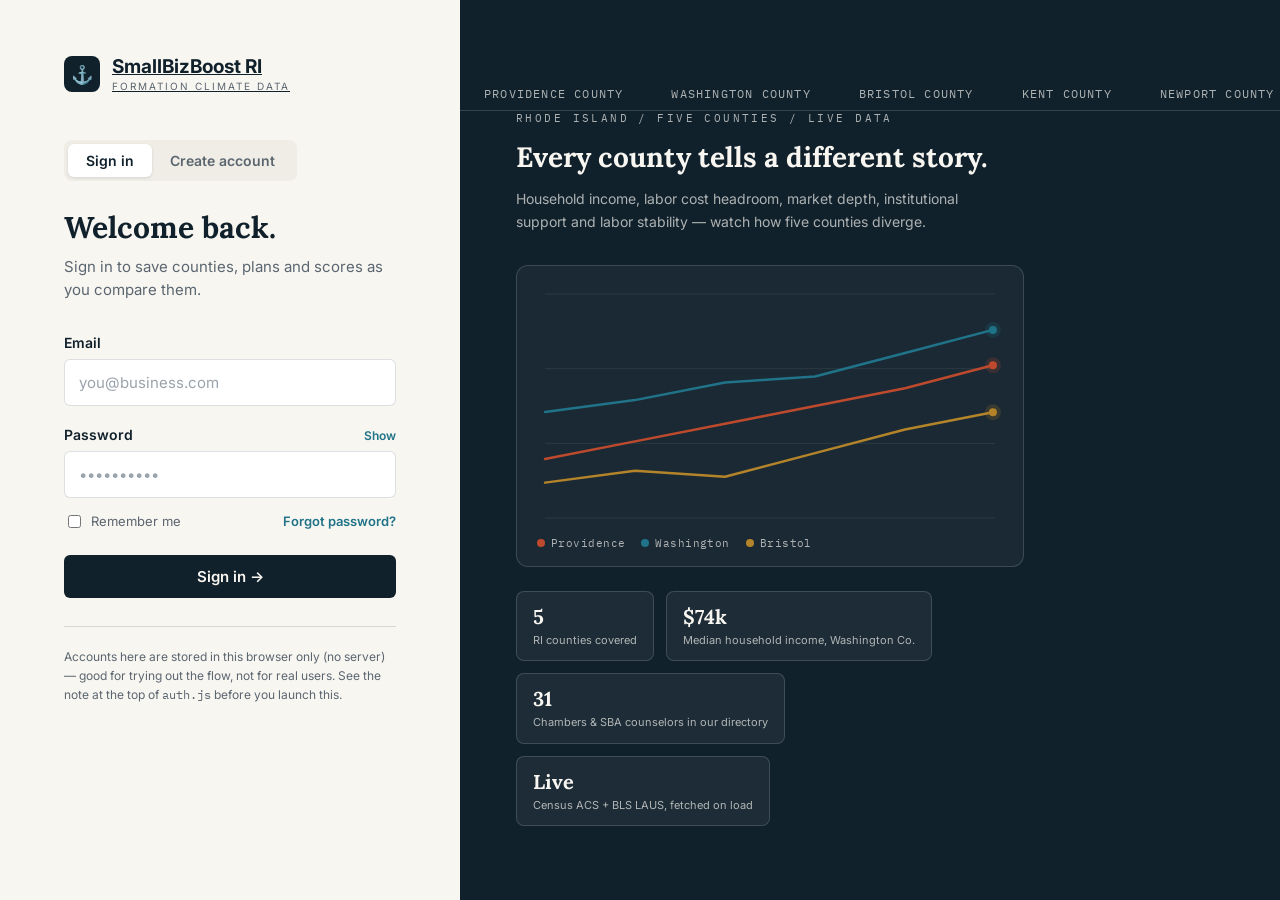
==== login.html @ f81b5633 "Add files via upload" ====
<!doctype html>
<html lang="en">
<head>
<meta charset="UTF-8" />
<meta name="viewport" content="width=device-width, initial-scale=1.0" />
<title>Sign in — SmallBizBoost RI</title>
<meta name="description" content="Sign in to SmallBizBoost RI, the county-by-county formation climate estimator for Rhode Island." />
<link rel="preconnect" href="https://fonts.googleapis.com">
<link href="https://fonts.googleapis.com/css2?family=Lora:wght@600;700;800&family=Inter:wght@400;500;600;700&family=IBM+Plex+Mono:wght@400;500&display=swap" rel="stylesheet">
<link rel="stylesheet" href="style.css" />
<link rel="stylesheet" href="login.css" />
</head>
<body class="login-body">

<div class="login-shell">

  <!-- ============================ FORM SIDE ============================ -->
  <div class="login-panel">
    <a href="index.html" class="logo-btn" style="margin-bottom:48px;">
      <span class="logo-icon">⚓</span>
      <span>
        <div class="logo-text-main">SmallBizBoost RI</div>
        <div class="logo-text-sub">FORMATION CLIMATE DATA</div>
      </span>
    </a>

    <div class="login-form-wrap">
      <div class="login-tabs">
        <button class="login-tab active" data-mode="signin" type="button">Sign in</button>
        <button class="login-tab" data-mode="signup" type="button">Create account</button>
      </div>

      <h1 class="login-title" id="login-title">Welcome back.</h1>
      <p class="login-sub" id="login-sub">Sign in to save counties, plans and scores as you compare them.</p>

      <form id="login-form" novalidate>
        <div class="field-group" id="field-name" style="display:none;">
          <label class="field-label" for="name-input">Name</label>
          <input class="text-input" type="text" id="name-input" autocomplete="name" placeholder="Jordan Alvarez" />
        </div>

        <div class="field-group">
          <label class="field-label" for="email-input">Email</label>
          <input class="text-input" type="email" id="email-input" autocomplete="email" placeholder="you@business.com" required />
        </div>

        <div class="field-group">
          <div class="slider-row" style="margin-bottom:8px;">
            <label class="field-label" for="password-input" style="margin:0;">Password</label>
            <button type="button" class="pw-toggle" id="pw-toggle">Show</button>
          </div>
          <input class="text-input" type="password" id="password-input" autocomplete="current-password" placeholder="••••••••••" required />
        </div>

        <div class="login-row-between" id="signin-extras">
          <label class="remember-label"><input type="checkbox" id="remember-check" /> Remember me</label>
          <button type="button" class="link-btn" id="forgot-btn">Forgot password?</button>
        </div>

        <p class="form-note" id="form-note"></p>

        <button type="submit" class="btn btn-dark btn-full" id="submit-btn">Sign in →</button>
      </form>

      <p class="login-fineprint">Accounts here are stored in this browser only (no server) — good for trying out the flow, not for real users. See the note at the top of <span class="mono">auth.js</span> before you launch this.</p>
    </div>
  </div>

  <!-- ============================ VISUAL SIDE ============================ -->
  <div class="login-visual">
    <div class="visual-ticker-wrap">
      <div class="ticker" id="visual-ticker"></div>
    </div>

    <div class="visual-inner">
      <div class="eyebrow">RHODE ISLAND / FIVE COUNTIES / LIVE DATA</div>
      <h2 class="visual-headline">Every county tells a different story.</h2>
      <p class="visual-lede">Household income, labor cost headroom, market depth, institutional support and labor stability — watch how five counties diverge.</p>

      <div class="chart-frame">
        <canvas id="pulse-chart"></canvas>
        <div class="chart-legend" id="pulse-legend"></div>
      </div>

      <div class="stat-chip-row" id="stat-chips"></div>
    </div>
  </div>

</div>

<script src="auth.js"></script>
<script src="login.js"></script>
</body>
</html>
---- style.css ----
/* ------------------------------------------------------------------------
   style.css — design tokens + layout, hand-written (no Tailwind/build step)
   ------------------------------------------------------------------------ */

:root {
  --cream: #F8F6F1;
  --navy: #11212C;
  --rust: #BE4A2D;
  --teal: #207388;
  --green: #2F6A50;
  --gold: #B4842A;
  --line: rgba(17, 33, 44, 0.14);
  --line-dark: rgba(248, 246, 241, 0.16);
  --muted: #5B6670;
  --muted-dark: rgba(248, 246, 241, 0.68);
}

* { box-sizing: border-box; }
html { scroll-behavior: smooth; }
body {
  margin: 0;
  background: var(--cream);
  color: var(--navy);
  font-family: 'Inter', -apple-system, sans-serif;
  -webkit-font-smoothing: antialiased;
}
h1, h2, h3 { font-family: 'Lora', Georgia, serif; margin: 0; }
p { margin: 0; }
.hidden { display: none !important; }
.muted { color: var(--muted); }
.small { font-size: 12px; }
a { color: inherit; }
button { font-family: inherit; cursor: pointer; }
.wrap { max-width: 1100px; margin: 0 auto; padding: 0 24px; }
.mono { font-family: 'IBM Plex Mono', monospace; }

/* ---------- header ---------- */
header.site-header {
  background: var(--cream);
  border-bottom: 1px solid var(--line);
  position: relative;
  z-index: 20;
}
.header-inner { display: flex; align-items: center; justify-content: space-between; padding: 16px 24px; }
.logo-btn { background: none; border: none; padding: 0; display: flex; align-items: center; gap: 12px; }
.logo-icon {
  width: 36px; height: 36px; border-radius: 8px; background: var(--navy);
  display: flex; align-items: center; justify-content: center; color: var(--cream); font-size: 18px; flex-shrink: 0;
}
.logo-text-main { font-weight: 700; font-size: 19px; line-height: 1; }
.logo-text-sub { font-size: 10px; letter-spacing: 0.2em; color: var(--muted); margin-top: 4px; }

nav.nav-desktop { display: none; gap: 4px; }
.nav-pill { background: none; border: none; padding: 10px 16px; border-radius: 6px; font-size: 14px; font-weight: 500; color: var(--navy); }
.nav-pill.active { background: var(--navy); color: var(--cream); }

.mobile-toggle { display: flex; width: 40px; height: 40px; border: 1px solid var(--line); border-radius: 6px; align-items: center; justify-content: center; background: none; font-size: 18px; }
#mobile-menu { display: flex; flex-direction: column; gap: 4px; padding: 0 24px 16px; }

@media (min-width: 800px) {
  nav.nav-desktop { display: flex; }
  .mobile-toggle { display: none; }
  #mobile-menu { display: none !important; }
}

.data-status {
  text-align: center; font-size: 12px; padding: 6px 12px;
  font-family: 'IBM Plex Mono', monospace; letter-spacing: 0.02em;
}
.status-loading { background: #EFEDE6; color: var(--muted); }
.status-live { background: #E3F0EA; color: var(--green); }
.status-partial { background: #F5EBD9; color: var(--gold); }
.status-fallback { background: #F5E4DC; color: var(--rust); }

/* ---------- hero ---------- */
.hero { position: relative; background: var(--navy); overflow: hidden; }
.hero-bg {
  position: absolute; inset: 0; opacity: 0.35; background-size: cover; background-position: center;
}
.hero-overlay { position: absolute; inset: 0; background: linear-gradient(180deg, rgba(17,33,44,0.8) 0%, rgba(17,33,44,0.95) 75%); }
.hero-inner { position: relative; padding: 64px 24px 80px; max-width: 1100px; margin: 0 auto; }
.hero-inner.small { padding: 64px 24px 64px; }
.eyebrow { font-family: 'IBM Plex Mono', monospace; font-size: 11px; letter-spacing: 0.22em; color: var(--muted-dark); margin-bottom: 16px; }
h1.headline { font-weight: 700; font-size: 42px; line-height: 1.1; color: var(--cream); max-width: 720px; }
h1.headline.mid { font-size: 38px; }
.underline-rust { border-bottom: 3px solid var(--rust); }
.hero-lede { margin-top: 24px; font-size: 17px; line-height: 1.6; color: var(--muted-dark); max-width: 640px; }
.hero-ctas { margin-top: 32px; display: flex; flex-wrap: wrap; gap: 12px; }

.btn { display: inline-flex; align-items: center; gap: 8px; padding: 12px 24px; border-radius: 6px; font-weight: 600; font-size: 15px; border: none; text-decoration: none; }
.btn-cream { background: var(--cream); color: var(--navy); }
.btn-outline-dark { background: transparent; color: var(--cream); border: 1px solid var(--muted-dark); }
.btn-dark { background: var(--navy); color: var(--cream); }
.btn-outline { background: transparent; color: var(--navy); border: 1px solid var(--line); }
.btn-sm { padding: 8px 16px; font-size: 13px; }

/* ---------- ticker ---------- */
.ticker-wrap { position: relative; border-bottom: 1px solid var(--line-dark); overflow: hidden; padding: 8px 0; }
.ticker { display: inline-block; white-space: nowrap; font-family: 'IBM Plex Mono', monospace; font-size: 12px; letter-spacing: 0.1em; color: var(--muted-dark); animation: scroll-left 40s linear infinite; }
.ticker span { margin: 0 24px; }
@keyframes scroll-left { from { transform: translateX(0); } to { transform: translateX(-50%); } }
@media (prefers-reduced-motion: reduce) { .ticker { animation: none; } }

/* ---------- cards / sections ---------- */
.page-section { max-width: 1100px; margin: -40px auto 0; padding: 0 24px 80px; position: relative; }
.card { background: #fff; border: 1px solid var(--line); border-radius: 12px; padding: 32px; }
.card + .card { margin-top: 24px; }
.card-shadow { box-shadow: 0 20px 40px -20px rgba(17,33,44,0.25); }
.card h2 { font-size: 24px; font-weight: 700; margin-bottom: 24px; }
.card h3 { font-size: 20px; font-weight: 700; margin-bottom: 24px; }

.grid-2 { display: grid; grid-template-columns: 1fr; gap: 24px; }
@media (min-width: 700px) { .grid-2 { grid-template-columns: 1fr 1fr; } }

label.field-label { display: block; font-size: 14px; font-weight: 600; margin-bottom: 8px; }
select {
  width: 100%; appearance: none; border-radius: 6px; padding: 12px 40px 12px 14px; font-size: 15px;
  background: var(--cream) url("data:image/svg+xml,%3Csvg xmlns='http://www.w3.org/2000/svg' width='16' height='16' viewBox='0 0 24 24' fill='none' stroke='%2311212C' stroke-width='2'%3E%3Cpolyline points='6 9 12 15 18 9'/%3E%3C/svg%3E") no-repeat right 12px center;
  border: 1px solid var(--line); color: var(--navy);
}
select:focus, button:focus-visible, a:focus-visible { outline: 2px solid var(--teal); outline-offset: 2px; }

.slider-row { display: flex; align-items: baseline; justify-content: space-between; margin-bottom: 8px; }
input[type="range"] { width: 100%; height: 4px; border-radius: 2px; background: var(--line); appearance: none; outline: none; }
input[type="range"]::-webkit-slider-thumb {
  appearance: none; width: 18px; height: 18px; border-radius: 50%; background: var(--teal);
  cursor: pointer; border: 3px solid #fff; box-shadow: 0 0 0 1px var(--teal);
}
input[type="range"]::-moz-range-thumb {
  width: 18px; height: 18px; border-radius: 50%; background: var(--teal); cursor: pointer; border: 3px solid #fff;
}

.rows { margin-top: 28px; border-top: 1px solid var(--line); }
.row { display: flex; align-items: center; justify-content: space-between; padding: 12px 0; border-bottom: 1px solid var(--line); }
.row .value { font-family: 'IBM Plex Mono', monospace; font-weight: 600; }
.row.bold .value { font-size: 17px; }
.note { font-size: 13px; color: var(--muted); margin-top: 16px; line-height: 1.5; }

/* score band */
.score-band { background: var(--navy); border-radius: 12px; padding: 40px; margin-top: 24px; }
.score-top { display: flex; align-items: center; gap: 20px; flex-wrap: wrap; }
.score-number { font-family: 'Lora', serif; font-weight: 700; font-size: 72px; line-height: 1; color: var(--cream); }
.badge { padding: 6px 14px; border-radius: 6px; font-size: 13px; font-weight: 600; color: var(--cream); }
.badge-rust { background: var(--rust); }
.badge-gold { background: var(--gold); }
.badge-green { background: var(--green); }
.score-band p { color: var(--muted-dark); margin-top: 16px; max-width: 640px; line-height: 1.6; font-size: 15px; }

/* breakdown */
.breakdown-grid { display: grid; grid-template-columns: 1fr; gap: 40px; align-items: center; }
@media (min-width: 800px) { .breakdown-grid { grid-template-columns: 1fr 1fr; } }
.score-bar + .score-bar { margin-top: 20px; }
.score-bar-top { display: flex; align-items: baseline; justify-content: space-between; }
.score-bar-track { height: 6px; border-radius: 3px; background: var(--line); margin: 8px 0 6px; overflow: hidden; }
.score-bar-fill { height: 100%; background: var(--teal); border-radius: 3px; transition: width 0.3s ease; }
.radar-wrap { height: 260px; }
.radar-wrap canvas, .bar-chart-wrap canvas { width: 100%; height: 100%; display: block; }
.cta-row { display: flex; flex-wrap: wrap; gap: 12px; margin-top: 32px; }

.source-grid { display: grid; grid-template-columns: 1fr; gap: 20px; margin-top: 24px; }
@media (min-width: 700px) { .source-grid { grid-template-columns: repeat(3, 1fr); } }
.source-card-icon { width: 36px; height: 36px; border-radius: 8px; background: var(--cream); display: flex; align-items: center; justify-content: center; margin-bottom: 16px; font-size: 16px; }

.info-bar { display: flex; gap: 10px; align-items: flex-start; margin-top: 24px; padding: 14px 16px; border-radius: 8px; background: #EFEDE6; font-size: 13px; color: var(--muted); }

/* saved scores */
.save-score-note { font-size: 13px; margin-top: 8px; min-height: 18px; color: var(--green); }
.saved-row { display: flex; align-items: center; justify-content: space-between; gap: 16px; padding: 14px 0; border-bottom: 1px solid var(--line); flex-wrap: wrap; }
.saved-row:last-child { border-bottom: none; }
.saved-row-main { font-size: 14px; }
.saved-row-main strong { font-family: 'Lora', serif; }
.saved-row-meta { font-size: 12px; color: var(--muted); margin-top: 4px; }
.saved-row-score { font-family: 'IBM Plex Mono', monospace; font-weight: 600; font-size: 18px; flex-shrink: 0; }
.saved-empty { color: var(--muted); font-size: 14px; }

/* metric pills (county page) */
#metric-pills { display: flex; flex-wrap: wrap; gap: 8px; margin-bottom: 24px; }
.metric-pill { padding: 10px 16px; border-radius: 6px; font-size: 14px; font-weight: 500; background: var(--cream); color: var(--navy); border: 1px solid var(--line); }
.metric-pill.active { background: var(--navy); color: var(--cream); border-color: var(--navy); }
.metric-header { display: flex; align-items: baseline; justify-content: space-between; flex-wrap: wrap; gap: 8px; margin-bottom: 24px; }
.bar-chart-wrap { height: 320px; }

/* resources page */
.resource-card h3 { font-size: 19px; margin-bottom: 8px; line-height: 1.3; }
.tag { display: inline-block; font-size: 11px; font-weight: 600; letter-spacing: 0.06em; padding: 4px 10px; border-radius: 4px; background: #E3F0F2; color: var(--teal); margin-bottom: 12px; }
.resource-card p { font-size: 14px; line-height: 1.5; margin-bottom: 16px; }
.resource-meta { font-size: 13px; color: var(--muted); display: flex; flex-direction: column; gap: 6px; padding-bottom: 16px; margin-bottom: 16px; border-bottom: 1px solid var(--line); }
.resource-footer { display: flex; align-items: center; justify-content: space-between; }
.resources-grid { display: grid; grid-template-columns: 1fr; gap: 20px; }
@media (min-width: 700px) { .resources-grid { grid-template-columns: 1fr 1fr; } }
.resources-count { font-family: 'IBM Plex Mono', monospace; font-size: 12px; letter-spacing: 0.15em; color: var(--muted); margin-bottom: 20px; }

/* footer */
footer.site-footer { background: var(--navy); }
.footer-inner { max-width: 1100px; margin: 0 auto; padding: 56px 24px; display: grid; grid-template-columns: 1fr; gap: 40px; }
@media (min-width: 800px) { .footer-inner { grid-template-columns: 1fr 1fr; } }
.footer-brand h3 { color: var(--cream); font-size: 22px; margin-bottom: 12px; }
.footer-brand p { color: var(--muted-dark); font-size: 14px; line-height: 1.6; max-width: 320px; }
.footer-cols { display: grid; grid-template-columns: 1fr 1fr; gap: 32px; }
.footer-col-title { font-family: 'IBM Plex Mono', monospace; font-size: 11px; letter-spacing: 0.2em; color: var(--muted-dark); margin-bottom: 12px; }
.footer-col ul { list-style: none; margin: 0 0 24px; padding: 0; display: flex; flex-direction: column; gap: 8px; }
.footer-col ul li, .footer-col ul button { font-size: 14px; color: var(--cream); background: none; border: none; padding: 0; text-align: left; }
.footer-col ul.plain li { color: var(--muted-dark); }
.footer-bottom { border-top: 1px solid var(--line-dark); text-align: center; padding: 20px; font-size: 12px; color: var(--muted-dark); }
/* ------------------------------
   MOBILE OPTIMIZATION (under 600px)
   ------------------------------ */
@media (max-width: 600px) {

  /* Typography scaling */
  h1.headline { font-size: 30px; }
  h1.headline.mid { font-size: 28px; }
  .score-number { font-size: 52px; }

  /* Layout tightening */
  .page-section { padding: 0 16px 60px; }
  .card { padding: 24px; }
  .score-band { padding: 28px; }

  /* Header adjustments */
  .header-inner { padding: 12px 16px; }
  .logo-text-main { font-size: 17px; }
  .logo-icon { width: 32px; height: 32px; }

  /* Sliders */
  .slider-row { flex-direction: column; align-items: flex-start; }
  #rent-value, #employees-value { margin-top: 6px; }

  /* Charts */
  .bar-chart-wrap { height: 240px; }
  .radar-wrap { height: 220px; }

  /* Score breakdown bars */
  .score-bar-top { flex-direction: column; align-items: flex-start; }
  .score-bar-fill { transition: none; }

  /* Resource cards */
  .resource-card { padding: 20px; }
  .resource-meta { font-size: 12px; }
  .resource-footer { flex-direction: column; gap: 12px; }

  /* Footer */
  .footer-inner { padding: 40px 16px; }
  .footer-cols { grid-template-columns: 1fr; }
}
---- login.css ----
/* ------------------------------------------------------------------------
   login.css — split-screen sign-in, built on the tokens defined in style.css
   ------------------------------------------------------------------------ */

.login-body { margin: 0; min-height: 100vh; }
.login-shell {
  min-height: 100vh;
  display: grid;
  grid-template-columns: 1fr;
  grid-template-rows: auto 1fr;
}

/* ---------- form side ---------- */
.login-panel {
  background: var(--cream);
  padding: 40px 24px 56px;
  display: flex;
  flex-direction: column;
}
.login-form-wrap { max-width: 400px; margin: 0 auto; width: 100%; flex: 1; }

.login-tabs {
  display: inline-flex;
  padding: 4px;
  background: #EFEDE6;
  border-radius: 8px;
  margin-bottom: 28px;
}
.login-tab {
  border: none;
  background: none;
  padding: 8px 18px;
  border-radius: 6px;
  font-size: 14px;
  font-weight: 600;
  color: var(--muted);
}
.login-tab.active { background: #fff; color: var(--navy); box-shadow: 0 1px 3px rgba(17,33,44,0.12); }

.login-title { font-size: 30px; font-weight: 700; line-height: 1.2; }
.login-sub { margin-top: 10px; color: var(--muted); font-size: 15px; line-height: 1.55; max-width: 360px; }

#login-form { margin-top: 32px; }
.field-group { margin-bottom: 20px; }
.text-input {
  width: 100%;
  padding: 13px 14px;
  border-radius: 6px;
  border: 1px solid var(--line);
  background: #fff;
  font-family: 'Inter', sans-serif;
  font-size: 15px;
  color: var(--navy);
}
.text-input::placeholder { color: #9AA3AB; }
.text-input:focus-visible { outline: 2px solid var(--teal); outline-offset: 1px; }
.text-input.field-error { border-color: var(--rust); }

.pw-toggle { background: none; border: none; font-size: 12px; font-weight: 600; color: var(--teal); padding: 0; }

.login-row-between { display: flex; align-items: center; justify-content: space-between; margin: -6px 0 20px; font-size: 13px; }
.remember-label { display: flex; align-items: center; gap: 7px; color: var(--muted); }
.remember-label input { accent-color: var(--teal); }
.link-btn { background: none; border: none; color: var(--teal); font-size: 13px; font-weight: 600; padding: 0; }

.form-note { font-size: 13px; line-height: 1.5; min-height: 0; margin-bottom: 0; }
.form-note.error { color: var(--rust); margin-bottom: 16px; }
.form-note.success { color: var(--green); margin-bottom: 16px; }

.btn-full { width: 100%; justify-content: center; margin-top: 4px; }
#guest-btn { margin-top: 10px; }

.login-fineprint { margin-top: 28px; font-size: 12px; line-height: 1.6; color: var(--muted); border-top: 1px solid var(--line); padding-top: 20px; }

/* ---------- visual side ---------- */
.login-visual {
  background: var(--navy);
  position: relative;
  overflow: hidden;
  padding: 0 0 40px;
}
.visual-ticker-wrap { border-bottom: 1px solid var(--line-dark); overflow: hidden; padding: 8px 0; }
.visual-inner { position: relative; padding: 40px 24px 0; max-width: 560px; }
.visual-headline { font-family: 'Lora', serif; font-weight: 700; font-size: 28px; line-height: 1.2; color: var(--cream); margin-top: 14px; }
.visual-lede { margin-top: 14px; font-size: 14px; line-height: 1.6; color: var(--muted-dark); max-width: 460px; }

.chart-frame {
  margin-top: 32px;
  background: rgba(248,246,241,0.04);
  border: 1px solid var(--line-dark);
  border-radius: 12px;
  padding: 20px 20px 16px;
  position: relative;
}
#pulse-chart { width: 100%; height: 200px; display: block; }
.chart-legend { display: flex; flex-wrap: wrap; gap: 16px; margin-top: 10px; font-family: 'IBM Plex Mono', monospace; font-size: 11px; letter-spacing: 0.04em; color: var(--muted-dark); }
.legend-item { display: flex; align-items: center; gap: 6px; }
.legend-dot { width: 8px; height: 8px; border-radius: 50%; display: inline-block; }

.stat-chip-row { display: flex; flex-wrap: wrap; gap: 12px; margin-top: 24px; }
.stat-chip {
  background: rgba(248,246,241,0.05);
  border: 1px solid var(--line-dark);
  border-radius: 8px;
  padding: 12px 16px;
  min-width: 128px;
  opacity: 0;
  transform: translateY(8px);
  animation: chip-in 0.5s ease forwards;
}
.stat-chip .chip-value { font-family: 'Lora', serif; font-weight: 700; font-size: 20px; color: var(--cream); }
.stat-chip .chip-label { font-size: 11px; color: var(--muted-dark); margin-top: 4px; line-height: 1.4; }
@keyframes chip-in { to { opacity: 1; transform: translateY(0); } }

@media (prefers-reduced-motion: reduce) {
  .stat-chip { animation: none; opacity: 1; transform: none; }
}

/* ---------- layout: side by side once there's room ---------- */
@media (min-width: 980px) {
  .login-shell { grid-template-columns: 460px 1fr; grid-template-rows: 1fr; }
  .login-panel { padding: 56px 64px; justify-content: center; }
  .login-visual { padding-bottom: 0; display: flex; flex-direction: column; justify-content: center; }
  .visual-inner { padding: 0 56px; max-width: 620px; }
  #pulse-chart { height: 240px; }
}

@media (max-width: 600px) {
  .login-panel { padding: 28px 16px 40px; }
  .login-title { font-size: 26px; }
  .visual-inner { padding: 32px 16px 0; }
  .visual-headline { font-size: 24px; }
  #pulse-chart { height: 160px; }
}
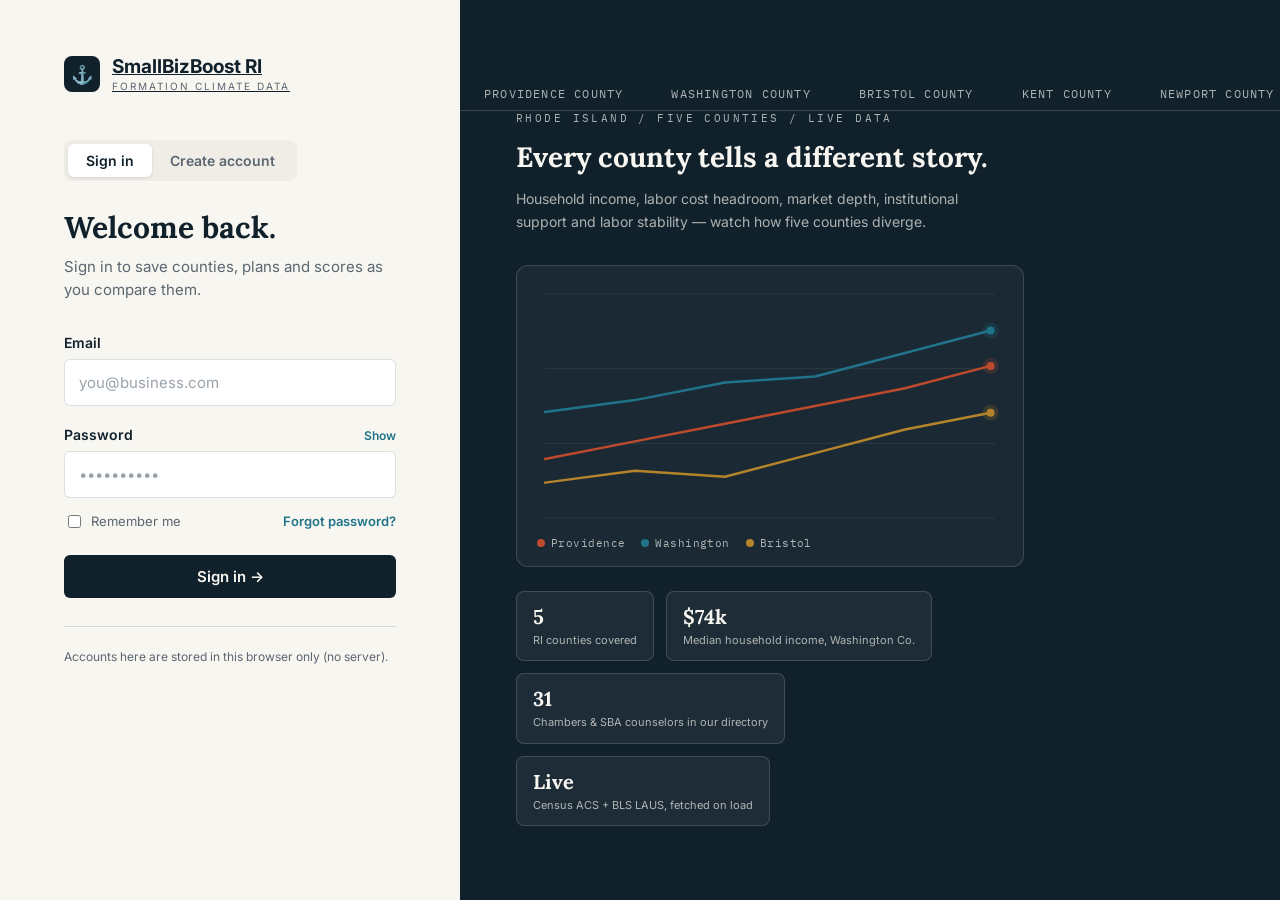
==== commit 5ac44eba: "Update login.html" ====
--- a/login.html
+++ b/login.html
@@ -62,7 +62,7 @@
         <button type="submit" class="btn btn-dark btn-full" id="submit-btn">Sign in →</button>
       </form>
 
-      <p class="login-fineprint">Accounts here are stored in this browser only (no server) — good for trying out the flow, not for real users. See the note at the top of <span class="mono">auth.js</span> before you launch this.</p>
+      <p class="login-fineprint">Accounts here are stored in this browser only (no server).</p>
     </div>
   </div>
 
